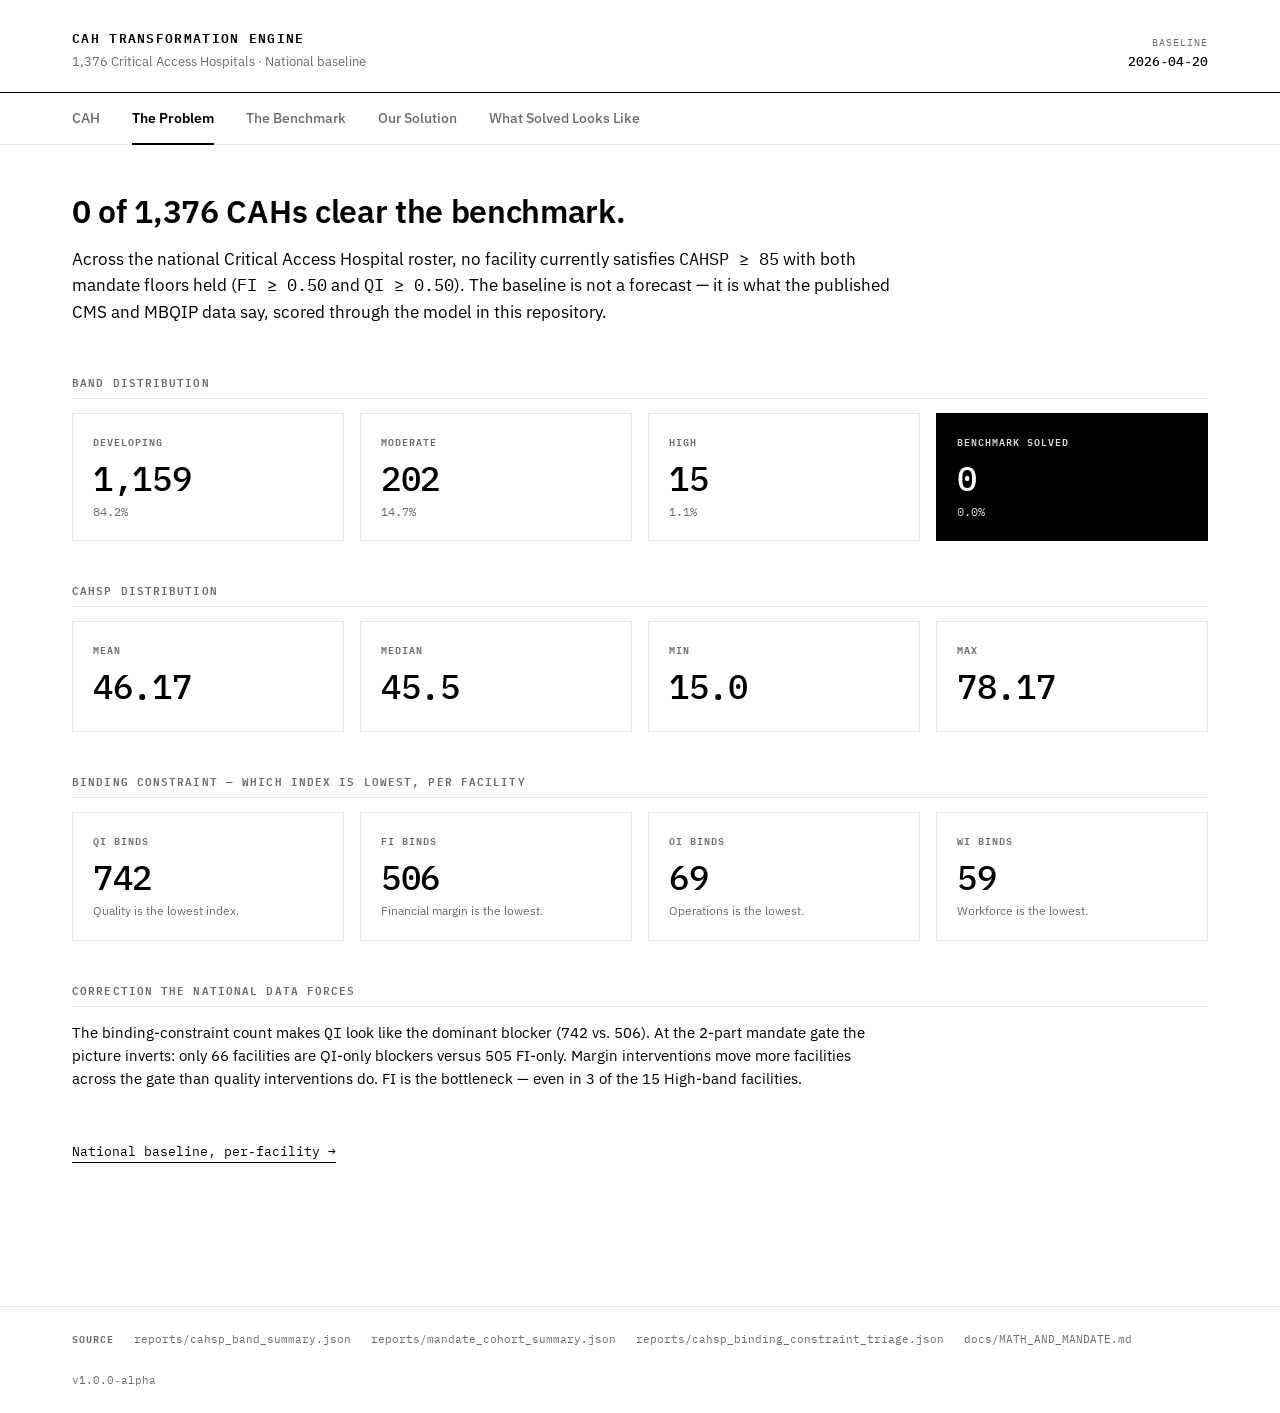
==== dashboard/index.html @ 524e653a "Add CAH primer tab as first tab on the dashboard Investors, policy makers, and CAH/rural health admi" ====
<!DOCTYPE html>
<html lang="en">
<head>
<meta charset="UTF-8">
<meta name="viewport" content="width=device-width, initial-scale=1.0">
<title>CAH Transformation Engine — National Baseline</title>
<link rel="icon" href="/favicon.svg" type="image/svg+xml">
<link rel="icon" href="/favicon.ico" sizes="32x32">
<link rel="apple-touch-icon" href="/apple-touch-icon.png">
<link rel="manifest" href="/site.webmanifest">
<link rel="preconnect" href="https://fonts.googleapis.com">
<link rel="preconnect" href="https://fonts.gstatic.com" crossorigin>
<link href="https://fonts.googleapis.com/css2?family=IBM+Plex+Sans:wght@300;400;500;600;700&family=IBM+Plex+Mono:wght@400;500;600&display=swap" rel="stylesheet">
<link rel="stylesheet" href="styles.css?v=3">
</head>
<body>

<header class="site-header">
    <div class="container header-row">
        <div class="brand">
            <div class="brand-name">CAH TRANSFORMATION ENGINE</div>
            <div class="brand-sub">1,376 Critical Access Hospitals · National baseline</div>
        </div>
        <div class="brand-meta">
            <span class="meta-label">BASELINE</span>
            <span class="meta-value">2026&#8209;04&#8209;20</span>
        </div>
    </div>
</header>

<nav class="tabs-nav">
    <div class="container tabs-row">
        <button class="tab" data-tab="cah">CAH</button>
        <button class="tab active" data-tab="problem">The Problem</button>
        <button class="tab" data-tab="benchmark">The Benchmark</button>
        <button class="tab" data-tab="solution">Our Solution</button>
        <button class="tab" data-tab="solved">What Solved Looks Like</button>
    </div>
</nav>

<main class="container main">

<!-- ============================================================= -->
<!-- TAB 0: CAH — what Critical Access Hospitals are                -->
<!-- ============================================================= -->
<section id="tab-cah" class="tab-panel" hidden>

    <h1 class="panel-title">1,376 facilities. One regulatory envelope. One class.</h1>
    <p class="lede">
        Critical Access Hospitals are a federally&#8209;defined class created by
        &sect;&nbsp;4201 of the Balanced Budget Act of 1997
        (Pub.&nbsp;L.&nbsp;105&#8209;33) and certified under 42&nbsp;CFR Part&nbsp;485,
        Subpart&nbsp;F. Five binding constraints govern every CAH; every CAH is reimbursed
        on a cost basis under Medicare. Uniformity is not incidental &mdash; it is the
        defining feature of the class, and the precondition for a single architecture to
        transfer across the full market.
    </p>

    <h2 class="section-title">Origin &mdash; why the class exists</h2>
    <p class="prose">
        Between 1980 and 1997 more than 400 rural hospitals closed, driven by diseconomies
        of scale in low&#8209;density markets: the fixed costs of 24/7 emergency coverage
        cannot be amortized across thin patient volume. Congress responded with the
        Medicare Rural Hospital Flexibility (Flex) Program, authorized by &sect;&nbsp;4201
        of the Balanced Budget Act of 1997. The statute created a new certification
        &mdash; Critical Access Hospital &mdash; that trades a fixed regulatory envelope
        for cost&#8209;based Medicare reimbursement. The first CAHs were certified in
        1999; the roster has held between roughly 1,300 and 1,400 facilities since the
        mid&#8209;2000s.
    </p>

    <div class="grid-3">
        <div class="cell">
            <div class="cell-label">STATUTE</div>
            <div class="cell-value mono">&sect; 4201</div>
            <div class="cell-note">Balanced Budget Act of 1997, Pub.&nbsp;L.&nbsp;105&#8209;33</div>
        </div>
        <div class="cell">
            <div class="cell-label">CERTIFICATION RULE</div>
            <div class="cell-value mono">42 CFR 485</div>
            <div class="cell-note">Subpart F &mdash; Conditions of Participation</div>
        </div>
        <div class="cell">
            <div class="cell-label">ADMINISTRATOR</div>
            <div class="cell-value mono">CMS / HRSA</div>
            <div class="cell-note">Certification (CMS); Flex Program (HRSA FORHP)</div>
        </div>
    </div>

    <h2 class="section-title">The federal class definition</h2>
    <p class="prose">
        Every CAH operates inside the same five&#8209;part envelope. These are not
        aspirational &mdash; they are conditions of participation. A facility that falls
        out of any constraint loses CAH status and reverts to IPPS/OPPS prospective
        payment.
    </p>
    <pre class="code-block mono">rural_location           AND
inpatient_beds &lt;= 25     AND
annual_avg_LOS &lt;= 96 hr  AND
distance_to_hospital &gt;= 35 mi   (15 mi, mountainous / secondary roads)
emergency_services_24_7  = true
reimbursement            = cost_based (not IPPS/OPPS)</pre>
    <p class="prose-note mono">Source: 42 CFR &sect;&sect; 485.610&ndash;485.647; CMS MLN006400</p>

    <table class="kv-table wide">
        <thead>
            <tr><th>CONSTRAINT</th><th>REQUIREMENT</th><th>AUTHORITY</th></tr>
        </thead>
        <tbody>
            <tr>
                <td class="mono">LOCATION</td>
                <td>Located in a rural area (outside an MSA) or treated as rural by CMS</td>
                <td class="mono">42 CFR &sect; 485.610(b)</td>
            </tr>
            <tr>
                <td class="mono">BED COUNT</td>
                <td>Maximum 25 inpatient beds for acute care; swing&#8209;bed use permitted; optional 10&#8209;bed psych / rehab DPUs do not count toward the cap</td>
                <td class="mono">42 CFR &sect; 485.620(a)</td>
            </tr>
            <tr>
                <td class="mono">LENGTH OF STAY</td>
                <td>Annual average acute inpatient LOS &le; 96 hours (swing&#8209;bed census excluded)</td>
                <td class="mono">42 CFR &sect; 485.620(b)</td>
            </tr>
            <tr>
                <td class="mono">DISTANCE</td>
                <td>&gt; 35&#8209;mile drive from the nearest hospital on primary roads, or &gt; 15 miles in mountainous terrain or on secondary roads</td>
                <td class="mono">42 CFR &sect; 485.610(c)</td>
            </tr>
            <tr>
                <td class="mono">EMERGENCY CARE</td>
                <td>24/7 emergency services with a practitioner on&#8209;site or on&#8209;call within 30 min (60 min in frontier areas)</td>
                <td class="mono">42 CFR &sect; 485.618</td>
            </tr>
            <tr>
                <td class="mono">REIMBURSEMENT</td>
                <td>Cost&#8209;based Medicare payment (approx. 101% of reasonable costs) in place of IPPS/OPPS prospective payment</td>
                <td class="mono">42 CFR &sect; 413.70</td>
            </tr>
        </tbody>
    </table>

    <h2 class="section-title">Size &amp; footprint</h2>
    <div class="grid-4">
        <div class="cell">
            <div class="cell-label">FACILITIES</div>
            <div class="cell-value mono">1,376</div>
            <div class="cell-note">National CAH roster, 2026 baseline</div>
        </div>
        <div class="cell">
            <div class="cell-label">STATES WITH CAHS</div>
            <div class="cell-value mono">45</div>
            <div class="cell-note">Absent: CT, DE, MD, NJ, RI</div>
        </div>
        <div class="cell">
            <div class="cell-label">TYPICAL BED SIZE</div>
            <div class="cell-value mono">25</div>
            <div class="cell-note">Federal ceiling; most CAHs at or near cap</div>
        </div>
        <div class="cell">
            <div class="cell-label">TYPICAL FTE</div>
            <div class="cell-value mono">80&ndash;120</div>
            <div class="cell-note">MV&#8209;CAHI workforce envelope</div>
        </div>
        <div class="cell">
            <div class="cell-label">MEDIAN REVENUE</div>
            <div class="cell-value mono">$15&ndash;25M</div>
            <div class="cell-note">Annual; MV&#8209;CAHI reference range</div>
        </div>
        <div class="cell">
            <div class="cell-label">MEDICARE / MEDICAID SHARE</div>
            <div class="cell-value mono">63&ndash;70%</div>
            <div class="cell-note">Payer mix, rural hospitals</div>
        </div>
        <div class="cell">
            <div class="cell-label">IT FTE</div>
            <div class="cell-value mono">1&ndash;2</div>
            <div class="cell-note">Typical CAH IT headcount</div>
        </div>
        <div class="cell">
            <div class="cell-label">POPULATION SERVED</div>
            <div class="cell-value mono">~60M</div>
            <div class="cell-note">~20% of U.S. relies on rural providers</div>
        </div>
    </div>

    <h2 class="section-title">The shared pain &mdash; what every CAH lives inside</h2>
    <p class="prose">
        The regulatory envelope determines the operational envelope. Every CAH inherits
        the same constraint stack; each constraint maps to a measurable performance
        pressure that shows up identically across the roster.
    </p>
    <table class="kv-table wide">
        <thead>
            <tr><th>DIMENSION</th><th>CONSTRAINT</th><th>CONSEQUENCE</th></tr>
        </thead>
        <tbody>
            <tr>
                <td class="mono">VOLUME</td>
                <td>25&#8209;bed cap; 96&#8209;hr LOS</td>
                <td>Diseconomies of scale; fixed overhead spread thin</td>
            </tr>
            <tr>
                <td class="mono">MARGIN</td>
                <td>Cost&#8209;based reimbursement; Medicare/Medicaid 63&ndash;70% of revenue</td>
                <td>44% of rural hospitals in negative operating margin (KFF 2023)</td>
            </tr>
            <tr>
                <td class="mono">WORKFORCE</td>
                <td>Geographic isolation; 1&ndash;2 IT FTE; projected rural physician decline</td>
                <td>Travel&#8209;nurse dependency; recurring locum&#8209;tenens cost</td>
            </tr>
            <tr>
                <td class="mono">CONNECTIVITY</td>
                <td>Rural broadband; ~22% of rural below 25/3 Mbps</td>
                <td>~15&ndash;18% of CAHs achieve full interoperability (vs. ~34% urban)</td>
            </tr>
            <tr>
                <td class="mono">CLINICAL</td>
                <td>Limited specialist coverage; high transfer dependency</td>
                <td>Outcome gaps for complex conditions; obstetric desert expansion</td>
            </tr>
            <tr>
                <td class="mono">DATA</td>
                <td>Federal data (CMS HCRIS) exists; facility&#8209;level translation does not</td>
                <td>Decisions made on aggregate averages, not facility&#8209;specific ground truth</td>
            </tr>
        </tbody>
    </table>

    <h2 class="section-title">Closure history, 2005&ndash;2025</h2>
    <div class="grid-4">
        <div class="cell">
            <div class="cell-label">RURAL CLOSURES 2005&ndash;2025</div>
            <div class="cell-value mono">196</div>
            <div class="cell-note">Total rural hospital closures (Cecil G. Sheps Center)</div>
        </div>
        <div class="cell">
            <div class="cell-label">RURAL CLOSURES 2010&ndash;2025</div>
            <div class="cell-value mono">152</div>
            <div class="cell-note">Of which 52 were CAHs (HRSA)</div>
        </div>
        <div class="cell">
            <div class="cell-label">NEGATIVE MARGIN</div>
            <div class="cell-value mono">44%</div>
            <div class="cell-note">Rural hospitals operating at a loss (KFF)</div>
        </div>
        <div class="cell">
            <div class="cell-label">HIGH&#8209;MEDICAID NEG.</div>
            <div class="cell-value mono">48%</div>
            <div class="cell-note">Rural hospitals, high&#8209;Medicaid + negative margin</div>
        </div>
    </div>
    <p class="prose">
        Closures outpace openings. The Sheps Center tracks 196 rural hospital closures
        between 2005 and 2025, and HRSA reports that 52 of the 152 rural closures between
        2010 and 2025 were CAHs. Each closure erodes the local economy by millions in
        annual activity and widens care deserts &mdash; obstetric service lines have
        contracted particularly sharply, with roughly half of rural counties now lacking
        labor and delivery.
    </p>

    <h2 class="section-title">The current inflection &mdash; OBBBA (July 2025)</h2>
    <p class="prose">
        The One Big Beautiful Bill Act (Pub.&nbsp;L.&nbsp;119&#8209;21), signed
        2025&#8209;07&#8209;04, restructures the federal payer floor on which the CAH
        class depends. The CBO estimates ~$1.02 trillion in Medicaid cuts over the next
        decade. The Cecil G. Sheps Center at UNC Chapel Hill identifies more than 300
        rural hospitals at immediate risk of closure, conversion, or service reduction
        under the bill. A $50 billion Rural Health Transformation Fund was added to
        partially offset the cuts; independent analyses put the offset at roughly 37% of
        projected rural losses.
    </p>
    <div class="grid-4">
        <div class="cell">
            <div class="cell-label">MEDICAID CUTS (CBO)</div>
            <div class="cell-value mono">~$1.02T</div>
            <div class="cell-note">10&#8209;year federal reduction</div>
        </div>
        <div class="cell">
            <div class="cell-label">HOSPITAL&#8209;DIRECTED CUTS</div>
            <div class="cell-value mono">~$665B</div>
            <div class="cell-note">Share attributable to hospital payments</div>
        </div>
        <div class="cell emphatic">
            <div class="cell-label">RURAL IMMEDIATE RISK</div>
            <div class="cell-value mono">300+</div>
            <div class="cell-note">Cecil G. Sheps Center, UNC Chapel Hill</div>
        </div>
        <div class="cell">
            <div class="cell-label">RHT OFFSET FUND</div>
            <div class="cell-value mono">$50B</div>
            <div class="cell-note">~37% of projected rural losses; deadline Dec&nbsp;31, 2025</div>
        </div>
    </div>

    <h2 class="section-title">Why uniformity is the investable feature</h2>
    <p class="prose">
        The usual read on CAHs is that the regulatory envelope is the problem &mdash; a
        hard ceiling that holds the sector below profitability. The read that matters for
        deployment is the opposite: the envelope is the asset. Every CAH operates under
        the same five constraints, the same reimbursement mechanic, the same data
        reporting obligations (HCRIS, MBQIP), and the same minimum viable infrastructure.
        A solution architected against the envelope transfers across all 1,376 facilities
        without re&#8209;engineering.
    </p>
    <p class="prose">
        This is why the CAH Transformation Engine treats the sector as a single&#8209;class
        problem rather than 1,376 custom engagements. The CAHSP benchmark &mdash;
        developed in this repository and specified at
        <span class="mono">visionblox.org/cahsp</span> &mdash; applies the same discipline
        that CASP brought to protein folding: one composite score, one mandate gate, one
        24&#8209;month validation window, scored against the public national roster.
        Proposed solutions are comparable on the same ground truth, so capital can be
        priced against the same gate.
    </p>

    <h2 class="section-title">Sources</h2>
    <ul class="bullet-list">
        <li><span class="mono">CMS</span> &mdash; 42 CFR Part 485, Subpart F &mdash; CAH Conditions of Participation</li>
        <li><span class="mono">CMS</span> &mdash; MLN006400 &mdash; Information for Critical Access Hospitals</li>
        <li><span class="mono">Pub. L. 105&#8209;33</span> &mdash; Balanced Budget Act of 1997, &sect;&nbsp;4201 (Medicare Rural Hospital Flexibility Program)</li>
        <li><span class="mono">RHIhub</span> &mdash; Critical Access Hospitals Overview</li>
        <li><span class="mono">Flex Monitoring Team</span> &mdash; CAH Locations List (facility roster, maintained quarterly)</li>
        <li><span class="mono">HRSA</span> &mdash; Rural Hospital Programs &mdash; 152 rural closures 2010&ndash;2025; 52 CAHs</li>
        <li><span class="mono">Sheps Center, UNC</span> &mdash; Rural Hospital Closures Tracker &mdash; 196 closures 2005&ndash;2025; 300+ at OBBBA immediate risk</li>
        <li><span class="mono">KFF</span> &mdash; OBBBA Implications for Hospitals (2025) &mdash; margin distribution data</li>
        <li><span class="mono">Pub. L. 119&#8209;21</span> &mdash; One Big Beautiful Bill Act, signed 2025&#8209;07&#8209;04; &sect;&nbsp;50B Rural Health Transformation Fund</li>
        <li><span class="mono">CBO</span> &mdash; OBBBA cost estimate; ~$1.02T Medicaid reduction 2026&ndash;2034</li>
        <li><span class="mono">Wooden 2025</span> &mdash; Reimagining Critical Access Hospitals (GRHD) &mdash; SSRN 5573278</li>
        <li><span class="mono">Wooden 2025</span> &mdash; Rural Infrastructure Modernization (ARIS&#8209;2025) &mdash; SSRN 5579071</li>
    </ul>

    <p class="link-row">
        <a class="deep-link" href="#problem">Continue to The Problem &#8594;</a>
    </p>

</section>

<!-- ============================================================= -->
<!-- TAB 1: THE PROBLEM                                             -->
<!-- ============================================================= -->
<section id="tab-problem" class="tab-panel">

    <h1 class="panel-title">0 of 1,376 CAHs clear the benchmark.</h1>
    <p class="lede">
        Across the national Critical Access Hospital roster, no facility currently
        satisfies <span class="mono">CAHSP &#8805; 85</span> with both mandate floors held
        (<span class="mono">FI &#8805; 0.50</span> and <span class="mono">QI &#8805; 0.50</span>).
        The baseline is not a forecast &mdash; it is what the published CMS and MBQIP data
        say, scored through the model in this repository.
    </p>

    <h2 class="section-title">Band distribution</h2>
    <div class="grid-4">
        <div class="cell">
            <div class="cell-label">DEVELOPING</div>
            <div class="cell-value mono">1,159</div>
            <div class="cell-note mono">84.2%</div>
        </div>
        <div class="cell">
            <div class="cell-label">MODERATE</div>
            <div class="cell-value mono">202</div>
            <div class="cell-note mono">14.7%</div>
        </div>
        <div class="cell">
            <div class="cell-label">HIGH</div>
            <div class="cell-value mono">15</div>
            <div class="cell-note mono">1.1%</div>
        </div>
        <div class="cell emphatic">
            <div class="cell-label">BENCHMARK SOLVED</div>
            <div class="cell-value mono">0</div>
            <div class="cell-note mono">0.0%</div>
        </div>
    </div>

    <h2 class="section-title">CAHSP distribution</h2>
    <div class="grid-4">
        <div class="cell">
            <div class="cell-label">MEAN</div>
            <div class="cell-value mono">46.17</div>
        </div>
        <div class="cell">
            <div class="cell-label">MEDIAN</div>
            <div class="cell-value mono">45.5</div>
        </div>
        <div class="cell">
            <div class="cell-label">MIN</div>
            <div class="cell-value mono">15.0</div>
        </div>
        <div class="cell">
            <div class="cell-label">MAX</div>
            <div class="cell-value mono">78.17</div>
        </div>
    </div>

    <h2 class="section-title">Binding constraint &mdash; which index is lowest, per facility</h2>
    <div class="grid-4">
        <div class="cell">
            <div class="cell-label">QI BINDS</div>
            <div class="cell-value mono">742</div>
            <div class="cell-note">Quality is the lowest index.</div>
        </div>
        <div class="cell">
            <div class="cell-label">FI BINDS</div>
            <div class="cell-value mono">506</div>
            <div class="cell-note">Financial margin is the lowest.</div>
        </div>
        <div class="cell">
            <div class="cell-label">OI BINDS</div>
            <div class="cell-value mono">69</div>
            <div class="cell-note">Operations is the lowest.</div>
        </div>
        <div class="cell">
            <div class="cell-label">WI BINDS</div>
            <div class="cell-value mono">59</div>
            <div class="cell-note">Workforce is the lowest.</div>
        </div>
    </div>

    <h2 class="section-title">Correction the national data forces</h2>
    <p class="prose">
        The binding&#8209;constraint count makes <span class="mono">QI</span> look like the dominant
        blocker (742 vs. 506). At the 2&#8209;part mandate gate the picture inverts:
        only 66 facilities are QI&#8209;only blockers versus 505 FI&#8209;only. Margin
        interventions move more facilities across the gate than quality interventions do.
        FI is the bottleneck &mdash; even in 3 of the 15 High&#8209;band facilities.
    </p>

    <p class="link-row">
        <a class="deep-link" href="national.html">National baseline, per&#8209;facility &#8594;</a>
    </p>

</section>

<!-- ============================================================= -->
<!-- TAB 2: THE BENCHMARK                                           -->
<!-- ============================================================= -->
<section id="tab-benchmark" class="tab-panel" hidden>

    <h1 class="panel-title">The benchmark a CAH solution has to clear.</h1>
    <p class="lede">
        CAHSP &mdash; <em>Critical Assessment of Hospital Sustainability &amp; Performance</em>
        &mdash; is a structured benchmark modeled on CASP/AlphaFold, applied to the 1,376
        CAH viability problem. A solution is <em>Solved</em> only when the composite clears
        <span class="mono">85</span>, both mandate floors hold, and the score holds for
        24 months against HCRIS&#8209;grounded validation.
    </p>

    <h2 class="section-title">Success threshold</h2>
    <pre class="code-block mono">CAHSP &gt;= 85  AND  FI &gt;= 0.50  AND  QI &gt;= 0.50
held for 24 months on HCRIS-grounded validation</pre>
    <p class="prose-note mono">Source: visionblox.org/cahsp</p>

    <h2 class="section-title">Composite score</h2>
    <table class="kv-table">
        <thead>
            <tr><th>INDEX</th><th>NAME</th><th class="num">WEIGHT</th><th>MEASURES</th></tr>
        </thead>
        <tbody>
            <tr><td class="mono">FI</td><td>Financial Index</td><td class="num mono">0.30</td><td>Op. margin &Delta;, denial rate, labor/revenue</td></tr>
            <tr><td class="mono">QI</td><td>Clinical Quality Index</td><td class="num mono">0.30</td><td>MBQIP %ile, readmits, HCAHPS</td></tr>
            <tr><td class="mono">OI</td><td>Operational Efficiency</td><td class="num mono">0.20</td><td>Occupancy, LOS, ED throughput</td></tr>
            <tr><td class="mono">WI</td><td>Workforce Index</td><td class="num mono">0.10</td><td>Travel&#8209;nurse dependency, tele&#8209;coverage, burnout</td></tr>
            <tr><td class="mono">CI</td><td>Confidence Index</td><td class="num mono">0.10</td><td>&plusmn;15% accuracy, transferability, failure modes</td></tr>
        </tbody>
    </table>

    <h2 class="section-title">Score bands</h2>
    <div class="grid-4">
        <div class="cell">
            <div class="cell-label">DEVELOPING</div>
            <div class="cell-value mono">&lt; 70</div>
        </div>
        <div class="cell">
            <div class="cell-label">MODERATE</div>
            <div class="cell-value mono">70&ndash;84</div>
        </div>
        <div class="cell">
            <div class="cell-label">HIGH</div>
            <div class="cell-value mono">85&ndash;89</div>
            <div class="cell-note">Solved threshold</div>
        </div>
        <div class="cell emphatic">
            <div class="cell-label">ELITE</div>
            <div class="cell-value mono">90&ndash;100</div>
        </div>
    </div>

    <h2 class="section-title">Five problem classes</h2>
    <table class="kv-table wide">
        <thead>
            <tr><th>CLASS</th><th>FOCUS</th><th>GROUND TRUTH</th></tr>
        </thead>
        <tbody>
            <tr>
                <td class="mono">CLASS 1</td>
                <td>Financial structure &mdash; margin, denials, labor ratio</td>
                <td class="mono">CMS HCRIS / MBQIP</td>
            </tr>
            <tr>
                <td class="mono">CLASS 2</td>
                <td>Clinical quality &mdash; readmits, transfers, HCAHPS</td>
                <td class="mono">MBQIP / Hospital Compare</td>
            </tr>
            <tr>
                <td class="mono">CLASS 3</td>
                <td>Operational architecture &mdash; AI&#8209;native triage, federated RCM, swing&#8209;bed</td>
                <td class="mono">Prospective pilot</td>
            </tr>
            <tr>
                <td class="mono">CLASS 4</td>
                <td>Workforce &mdash; travel&#8209;nurse cap (&le; 120 FTE), tele&#8209;coverage, burnout</td>
                <td class="mono">HRSA / Flex Monitoring</td>
            </tr>
            <tr>
                <td class="mono">CLASS 5</td>
                <td>Confidence estimation (CAHSP&#8209;C) &mdash; &plusmn;15%, transferability, failure modes</td>
                <td class="mono">Monte Carlo</td>
            </tr>
        </tbody>
    </table>

    <h2 class="section-title">Execution roadmap</h2>
    <ul class="bullet-list">
        <li><span class="mono">P0 (now)</span> &mdash; baseline scoring &amp; target classification</li>
        <li><span class="mono">P1 (Q3 2026)</span> &mdash; Type A cycle: template&#8209;based interventions</li>
        <li><span class="mono">P2 (Q1 2027)</span> &mdash; Type B cycle: novel architectures</li>
    </ul>

    <h2 class="section-title">Why a CASP&#8209;style gate</h2>
    <p class="prose">
        CASP gave protein folding one blind, independently&#8209;scored target that every
        algorithm had to clear. CAHSP applies the same discipline to CAH viability: one
        composite, one mandate gate, one validation window, run against the public
        national roster so every proposed solution is comparable on the same ground truth.
    </p>

    <p class="link-row">
        <a class="deep-link" href="https://visionblox.org/cahsp" target="_blank" rel="noopener">Full CAHSP specification &#8594;</a>
    </p>

</section>

<!-- ============================================================= -->
<!-- TAB 3: OUR SOLUTION                                            -->
<!-- ============================================================= -->
<section id="tab-solution" class="tab-panel" hidden>

    <h1 class="panel-title">The 2&#8209;part mandate and the math behind it.</h1>
    <p class="lede">
        A CAH solution is only <em>Solved</em> when the composite clears the benchmark
        and both mandate floors are held simultaneously. Financial without quality does
        not count; quality without financial does not count. The dual mandate is a gate,
        not a preference.
    </p>

    <h2 class="section-title">Mandate definition</h2>
    <pre class="code-block mono">CAHSP &gt;= 85  AND  FI &gt;= 0.50  AND  QI &gt;= 0.50</pre>
    <p class="prose-note mono">Source: cahsp_score.py:14, :51, :53&#8209;55</p>

    <h2 class="section-title">Composite index weights</h2>
    <table class="kv-table">
        <thead>
            <tr><th>INDEX</th><th>NAME</th><th class="num">WEIGHT</th><th>IN MANDATE GATE</th></tr>
        </thead>
        <tbody>
            <tr><td class="mono">FI</td><td>Financial Index</td><td class="num mono">0.30</td><td>Yes (floor 0.50)</td></tr>
            <tr><td class="mono">QI</td><td>Clinical Quality Index (MBQIP&#8209;weighted)</td><td class="num mono">0.30</td><td>Yes (floor 0.50)</td></tr>
            <tr><td class="mono">OI</td><td>Operations Index</td><td class="num mono">0.20</td><td>No</td></tr>
            <tr><td class="mono">WI</td><td>Workforce Index</td><td class="num mono">0.10</td><td>No</td></tr>
            <tr><td class="mono">CI</td><td>Confidence Index</td><td class="num mono">0.10</td><td>No</td></tr>
        </tbody>
    </table>

    <h2 class="section-title">Objective</h2>
    <pre class="code-block mono">R(x) = alpha_1 * CMI * (ADC * 365 / ALOS)
     + alpha_2 * ED_visits
     + alpha_3 * OP_visits
     + alpha_4 * swing_beds * swing_occupancy * 365
     + alpha_transfer * transfer_volume

C(x) = beta_1 * nursing_FTE + beta_2 * provider_FTE
     + beta_3 + beta_4 * ADC * 365
     + beta_transfer * transfer_volume

M(x) = (R(x) - C(x)) / R(x)                    # operating margin
Q(x) = sum_i w_i * normalize(measure_i(x))     # quality composite
J(x) = theta * Q(x) + (1 - theta) * M_hat(x)   # default theta = 0.6</pre>

    <h2 class="section-title">Constraints</h2>
    <ul class="bullet-list">
        <li><span class="mono">acute_beds + swing_beds &le; 25</span> &mdash; 42 CFR &sect; 485.620/645</li>
        <li><span class="mono">ADC &le; 0.85 * acute_beds</span></li>
        <li><span class="mono">nursing_FTE / ADC &ge; 0.5</span> &mdash; Aiken 2014</li>
        <li><span class="mono">provider_FTE &ge; 2.0</span>; <span class="mono">ED / provider &le; 5000</span></li>
        <li><span class="mono">transfer &le; 0.15 * ADC * 365</span> &mdash; MBQIP corridor</li>
        <li><span class="mono">nursing_FTE + provider_FTE &le; 120</span> &mdash; MV&#8209;CAHI workforce</li>
        <li><span class="mono">M(x) &ge; 0.05</span> &mdash; margin floor</li>
    </ul>

    <h2 class="section-title">Solver stack</h2>
    <table class="kv-table">
        <thead>
            <tr><th>COMPONENT</th><th>MODULE</th><th>METHOD</th></tr>
        </thead>
        <tbody>
            <tr>
                <td>Deterministic optimum</td>
                <td class="mono">solver.py</td>
                <td>Multi&#8209;start SLSQP with Charnes&#8209;Cooper reformulation of the margin ratio</td>
            </tr>
            <tr>
                <td>Quality&#8209;margin frontier</td>
                <td class="mono">pareto.py</td>
                <td>Augmented &epsilon;&#8209;constraint (Mavrotas 2009)</td>
            </tr>
            <tr>
                <td>Uncertainty &amp; CIs</td>
                <td class="mono">robust.py</td>
                <td>Bertsimas&#8209;Sim budget of uncertainty + Monte Carlo</td>
            </tr>
        </tbody>
    </table>

    <p class="prose-note mono">Source: docs/MATH_AND_MANDATE.md &sect;1&#8209;&sect;4</p>

</section>

<!-- ============================================================= -->
<!-- TAB 4: WHAT SOLVED LOOKS LIKE                                  -->
<!-- ============================================================= -->
<section id="tab-solved" class="tab-panel" hidden>

    <h1 class="panel-title">1,376 facilities, four cohorts, one gate.</h1>
    <p class="lede">
        Partitioning the national roster against the dual mandate &mdash;
        <span class="mono">FI &#8805; 0.50</span> and <span class="mono">QI &#8805; 0.50</span> &mdash;
        produces four cohorts. Clearing the gate is the entry criterion; climbing to
        <span class="mono">CAHSP &#8805; 85</span> requires OI, WI, and CI progress on top.
    </p>

    <h2 class="section-title">Cohorts</h2>
    <div class="grid-4">
        <div class="cell">
            <div class="cell-label">DUAL_SOLVED</div>
            <div class="cell-value mono">762</div>
            <div class="cell-note mono">55.4%</div>
            <p class="cell-desc">Mandate cleared. Defend the floor.</p>
        </div>
        <div class="cell">
            <div class="cell-label">FI_ONLY_BLOCKER</div>
            <div class="cell-value mono">505</div>
            <div class="cell-note mono">36.7%</div>
            <p class="cell-desc">Margin push required to unlock mandate.</p>
        </div>
        <div class="cell">
            <div class="cell-label">QI_ONLY_BLOCKER</div>
            <div class="cell-value mono">66</div>
            <div class="cell-note mono">4.8%</div>
            <p class="cell-desc">Quality push required to unlock mandate.</p>
        </div>
        <div class="cell">
            <div class="cell-label">BOTH_BLOCKERS</div>
            <div class="cell-value mono">43</div>
            <div class="cell-note mono">3.1%</div>
            <p class="cell-desc">Dual push required.</p>
        </div>
    </div>

    <h2 class="section-title">Quick wins</h2>
    <div class="quickwins-block">
        <div class="qw-count mono">11</div>
        <div class="qw-body">
            <p>
                facilities within 0.05 of both floors. All eleven sit at
                <span class="mono">FI = 0.4833</span> and <span class="mono">QI = 0.50</span>
                exactly, concentrated in Alaska and Arizona IHS/tribal facilities.
            </p>
            <p class="prose-note">
                <em>Audit&#8209;then&#8209;act.</em> The narrow numerical stripe likely reflects an
                ownership&#8209;bias default and a QI pinned at the neutral 0.50, not eleven
                independent measurements. Reconcile scoring before any field push.
            </p>
        </div>
    </div>

    <h2 class="section-title">Cohort&#8209;specific action program</h2>
    <table class="kv-table wide">
        <thead>
            <tr>
                <th>COHORT</th>
                <th>PRIMARY TOOL</th>
                <th>FIELD ACTIONS</th>
                <th>SUCCESS METRIC</th>
            </tr>
        </thead>
        <tbody>
            <tr>
                <td class="mono">fi_only_blocker (505)</td>
                <td class="mono">CAHOptimizer.optimize() &middot; Charnes&#8209;Cooper</td>
                <td>Revenue&#8209;cycle diagnostic, swing&#8209;bed expansion, payer&#8209;mix renegotiation, cost&#8209;based reimbursement audit</td>
                <td>FI crosses 0.50 without QI slipping below 0.50</td>
            </tr>
            <tr>
                <td class="mono">qi_only_blocker (66)</td>
                <td class="mono">Solver with &theta; shifted toward quality</td>
                <td>HCAHPS rounding, 30&#8209;day readmission bundle, ED&#8209;2b throughput, opioid stewardship</td>
                <td>QI crosses 0.50 without FI slipping below 0.50</td>
            </tr>
            <tr>
                <td class="mono">both_blockers (43)</td>
                <td class="mono">pareto.py + robust.py</td>
                <td>If front never crosses (0.50, 0.50), escalate to Flex Program, state rural grant, or affiliation</td>
                <td>Feasible point above both floors exists</td>
            </tr>
            <tr>
                <td class="mono">dual_solved (762)</td>
                <td class="mono">robust.py under uncertainty</td>
                <td>Defend the floor, then attack OI and WI to climb toward CAHSP &ge; 85</td>
                <td>Band moves Developing &rarr; Moderate &rarr; High</td>
            </tr>
            <tr>
                <td class="mono">quick_wins (11 AK/AZ)</td>
                <td class="mono">Data audit</td>
                <td>Reconcile IHS/tribal FI scoring and QI default before any field action</td>
                <td>Scoring confirmed or corrected</td>
            </tr>
        </tbody>
    </table>

    <h2 class="section-title">Dual mandate met &#8800; Solved</h2>
    <p class="prose">
        762 facilities (55.4%) clear both floors. Zero clear the full benchmark gate. The
        2&#8209;part mandate is the entry criterion; the path from mandate&#8209;met to
        <span class="mono">CAHSP &#8805; 85</span> requires progress on OI, WI, and CI on top
        of the held floor.
    </p>

    <p class="link-row">
        <a class="deep-link" href="mandate.html">Mandate triage, per&#8209;facility &#8594;</a>
    </p>

</section>

</main>

<footer class="site-footer">
    <div class="container footer-row">
        <div class="footer-block">
            <span class="footer-label">SOURCE</span>
            <span class="mono">reports/cahsp_band_summary.json</span>
            <span class="mono">reports/mandate_cohort_summary.json</span>
            <span class="mono">reports/cahsp_binding_constraint_triage.json</span>
            <span class="mono">docs/MATH_AND_MANDATE.md</span>
        </div>
        <div class="footer-block right">
            <span class="mono">v1.0.0&#8209;alpha</span>
        </div>
    </div>
</footer>

<script src="dashboard.js?v=3"></script>
</body>
</html>
---- dashboard/styles.css ----
/* =============================================================
   CAH Transformation Engine — minimalist stylesheet
   White background, black IBM Plex type.
   No color accents. Emphasis via weight, spacing, and rules.
   ============================================================= */

:root {
    --bg: #ffffff;
    --fg: #000000;
    --muted: #6b6b6b;
    --border: #e5e5e5;
    --rule: #000000;
    --hover: #f5f5f5;
}

* { margin: 0; padding: 0; box-sizing: border-box; }

html { -webkit-text-size-adjust: 100%; }

body {
    font-family: 'IBM Plex Sans', -apple-system, BlinkMacSystemFont, 'Segoe UI', sans-serif;
    background: var(--bg);
    color: var(--fg);
    font-size: 15px;
    line-height: 1.55;
    font-weight: 400;
    -webkit-font-smoothing: antialiased;
    text-rendering: optimizeLegibility;
}

.mono {
    font-family: 'IBM Plex Mono', ui-monospace, Menlo, Consolas, monospace;
    font-variant-numeric: tabular-nums;
}

a { color: var(--fg); text-decoration: underline; text-underline-offset: 2px; }
a:hover { text-decoration-thickness: 2px; }

/* ---------- Layout primitives ---------- */

.container {
    max-width: 1200px;
    margin: 0 auto;
    padding: 0 32px;
}

/* ---------- Header ---------- */

.site-header {
    border-bottom: 1px solid var(--rule);
    padding: 28px 0 20px;
}

.header-row {
    display: flex;
    align-items: flex-end;
    justify-content: space-between;
    gap: 24px;
}

.brand-name {
    font-family: 'IBM Plex Mono', monospace;
    font-size: 13px;
    font-weight: 600;
    letter-spacing: 0.1em;
    text-transform: uppercase;
}

.brand-sub {
    font-size: 13px;
    color: var(--muted);
    margin-top: 4px;
}

.brand-meta {
    display: flex;
    flex-direction: column;
    align-items: flex-end;
    gap: 2px;
}

.meta-label {
    font-family: 'IBM Plex Mono', monospace;
    font-size: 10px;
    letter-spacing: 0.1em;
    color: var(--muted);
}

.meta-value {
    font-family: 'IBM Plex Mono', monospace;
    font-size: 13px;
    font-weight: 500;
}

/* ---------- Tabs ---------- */

.tabs-nav {
    border-bottom: 1px solid var(--border);
    background: var(--bg);
    position: sticky;
    top: 0;
    z-index: 10;
}

.tabs-row {
    display: flex;
    gap: 32px;
}

.tab {
    appearance: none;
    background: transparent;
    border: none;
    border-bottom: 2px solid transparent;
    color: var(--muted);
    padding: 16px 0;
    margin-bottom: -1px;
    font-family: inherit;
    font-size: 14px;
    font-weight: 500;
    letter-spacing: 0;
    cursor: pointer;
    transition: color 120ms ease;
}

.tab:hover { color: var(--fg); }

.tab.active {
    color: var(--fg);
    border-bottom-color: var(--fg);
    font-weight: 600;
}

/* ---------- Main / panels ---------- */

.main {
    padding: 48px 32px 80px;
}

.tab-panel[hidden] { display: none; }

.panel-title {
    font-size: 32px;
    font-weight: 600;
    letter-spacing: -0.01em;
    line-height: 1.15;
    margin-bottom: 16px;
}

.lede {
    font-size: 17px;
    line-height: 1.55;
    max-width: 820px;
    color: var(--fg);
    margin-bottom: 48px;
}

.section-title {
    font-family: 'IBM Plex Mono', monospace;
    font-size: 11px;
    font-weight: 600;
    letter-spacing: 0.1em;
    text-transform: uppercase;
    color: var(--muted);
    margin: 40px 0 14px;
    padding-bottom: 8px;
    border-bottom: 1px solid var(--border);
}

.section-title:first-of-type { margin-top: 0; }

.prose {
    max-width: 820px;
    margin-bottom: 16px;
}

.prose-note {
    font-size: 12px;
    color: var(--muted);
    margin-top: 8px;
}

.link-row { margin-top: 48px; }

.deep-link {
    font-family: 'IBM Plex Mono', monospace;
    font-size: 13px;
    text-decoration: none;
    border-bottom: 1px solid var(--fg);
    padding-bottom: 2px;
}

.deep-link:hover { border-bottom-width: 2px; }

/* ---------- Grid cells ---------- */

.grid-4 {
    display: grid;
    grid-template-columns: repeat(4, 1fr);
    gap: 16px;
    margin-bottom: 8px;
}

.grid-3 {
    display: grid;
    grid-template-columns: repeat(3, 1fr);
    gap: 16px;
}

.cell {
    border: 1px solid var(--border);
    padding: 20px;
    background: var(--bg);
}

.cell.emphatic {
    border-color: var(--fg);
    background: var(--fg);
    color: var(--bg);
}

.cell.emphatic .cell-label,
.cell.emphatic .cell-note { color: var(--bg); opacity: 0.85; }

.cell-label {
    font-family: 'IBM Plex Mono', monospace;
    font-size: 10px;
    font-weight: 600;
    letter-spacing: 0.1em;
    text-transform: uppercase;
    color: var(--muted);
}

.cell-value {
    font-size: 34px;
    font-weight: 500;
    line-height: 1.1;
    margin: 10px 0 6px;
    letter-spacing: -0.01em;
}

.cell-note {
    font-size: 12px;
    color: var(--muted);
    line-height: 1.45;
}

.cell-desc {
    font-size: 13px;
    color: var(--fg);
    margin-top: 10px;
    line-height: 1.45;
}

/* ---------- Code blocks ---------- */

.code-block {
    border: 1px solid var(--border);
    background: var(--bg);
    padding: 18px 20px;
    font-size: 13px;
    line-height: 1.7;
    white-space: pre;
    overflow-x: auto;
    margin-bottom: 8px;
}

/* ---------- Tables ---------- */

.kv-table {
    width: 100%;
    border-collapse: collapse;
    font-size: 14px;
    border-top: 1px solid var(--fg);
    border-bottom: 1px solid var(--fg);
}

.kv-table th {
    font-family: 'IBM Plex Mono', monospace;
    font-size: 10px;
    font-weight: 600;
    letter-spacing: 0.1em;
    text-transform: uppercase;
    color: var(--muted);
    text-align: left;
    padding: 10px 12px;
    border-bottom: 1px solid var(--border);
    background: var(--bg);
}

.kv-table th.num { text-align: right; }

.kv-table td {
    padding: 12px;
    border-bottom: 1px solid var(--border);
    vertical-align: top;
    color: var(--fg);
}

.kv-table tbody tr:last-child td { border-bottom: none; }
.kv-table tbody tr:hover { background: var(--hover); }

.kv-table td.num { text-align: right; }
.kv-table.wide td { font-size: 13px; line-height: 1.5; }

/* ---------- Bullet list ---------- */

.bullet-list {
    list-style: none;
    padding: 0;
    border-top: 1px solid var(--border);
}

.bullet-list li {
    padding: 10px 0;
    border-bottom: 1px solid var(--border);
    font-size: 14px;
    line-height: 1.55;
}

/* ---------- Quick wins block ---------- */

.quickwins-block {
    display: grid;
    grid-template-columns: 120px 1fr;
    gap: 24px;
    border: 1px solid var(--border);
    padding: 20px;
    align-items: flex-start;
}

.qw-count {
    font-size: 56px;
    font-weight: 500;
    line-height: 1;
    letter-spacing: -0.02em;
}

.qw-body p { margin-bottom: 8px; }
.qw-body p:last-child { margin-bottom: 0; }

/* ---------- Footer ---------- */

.site-footer {
    border-top: 1px solid var(--border);
    padding: 24px 0;
    margin-top: 64px;
    background: var(--bg);
}

.footer-row {
    display: flex;
    justify-content: space-between;
    align-items: flex-start;
    gap: 24px;
    flex-wrap: wrap;
}

.footer-block {
    display: flex;
    flex-wrap: wrap;
    gap: 4px 20px;
    font-size: 11px;
    color: var(--muted);
}

.footer-block .mono { font-size: 11px; }
.footer-block.right { justify-content: flex-end; }

.footer-label {
    font-family: 'IBM Plex Mono', monospace;
    font-size: 10px;
    font-weight: 600;
    letter-spacing: 0.1em;
    text-transform: uppercase;
    color: var(--muted);
}

/* ---------- Responsive ---------- */

@media (max-width: 900px) {
    .container { padding: 0 20px; }
    .header-row { flex-direction: column; align-items: flex-start; }
    .tabs-row { gap: 20px; overflow-x: auto; -webkit-overflow-scrolling: touch; }
    .grid-4, .grid-3 { grid-template-columns: 1fr 1fr; }
    .panel-title { font-size: 26px; }
    .lede { font-size: 15px; margin-bottom: 32px; }
    .cell-value { font-size: 28px; }
    .quickwins-block { grid-template-columns: 1fr; gap: 12px; }
    .qw-count { font-size: 42px; }
    .kv-table { font-size: 13px; }
    .kv-table th, .kv-table td { padding: 8px 10px; }
}

@media (max-width: 560px) {
    .grid-4, .grid-3 { grid-template-columns: 1fr; }
}
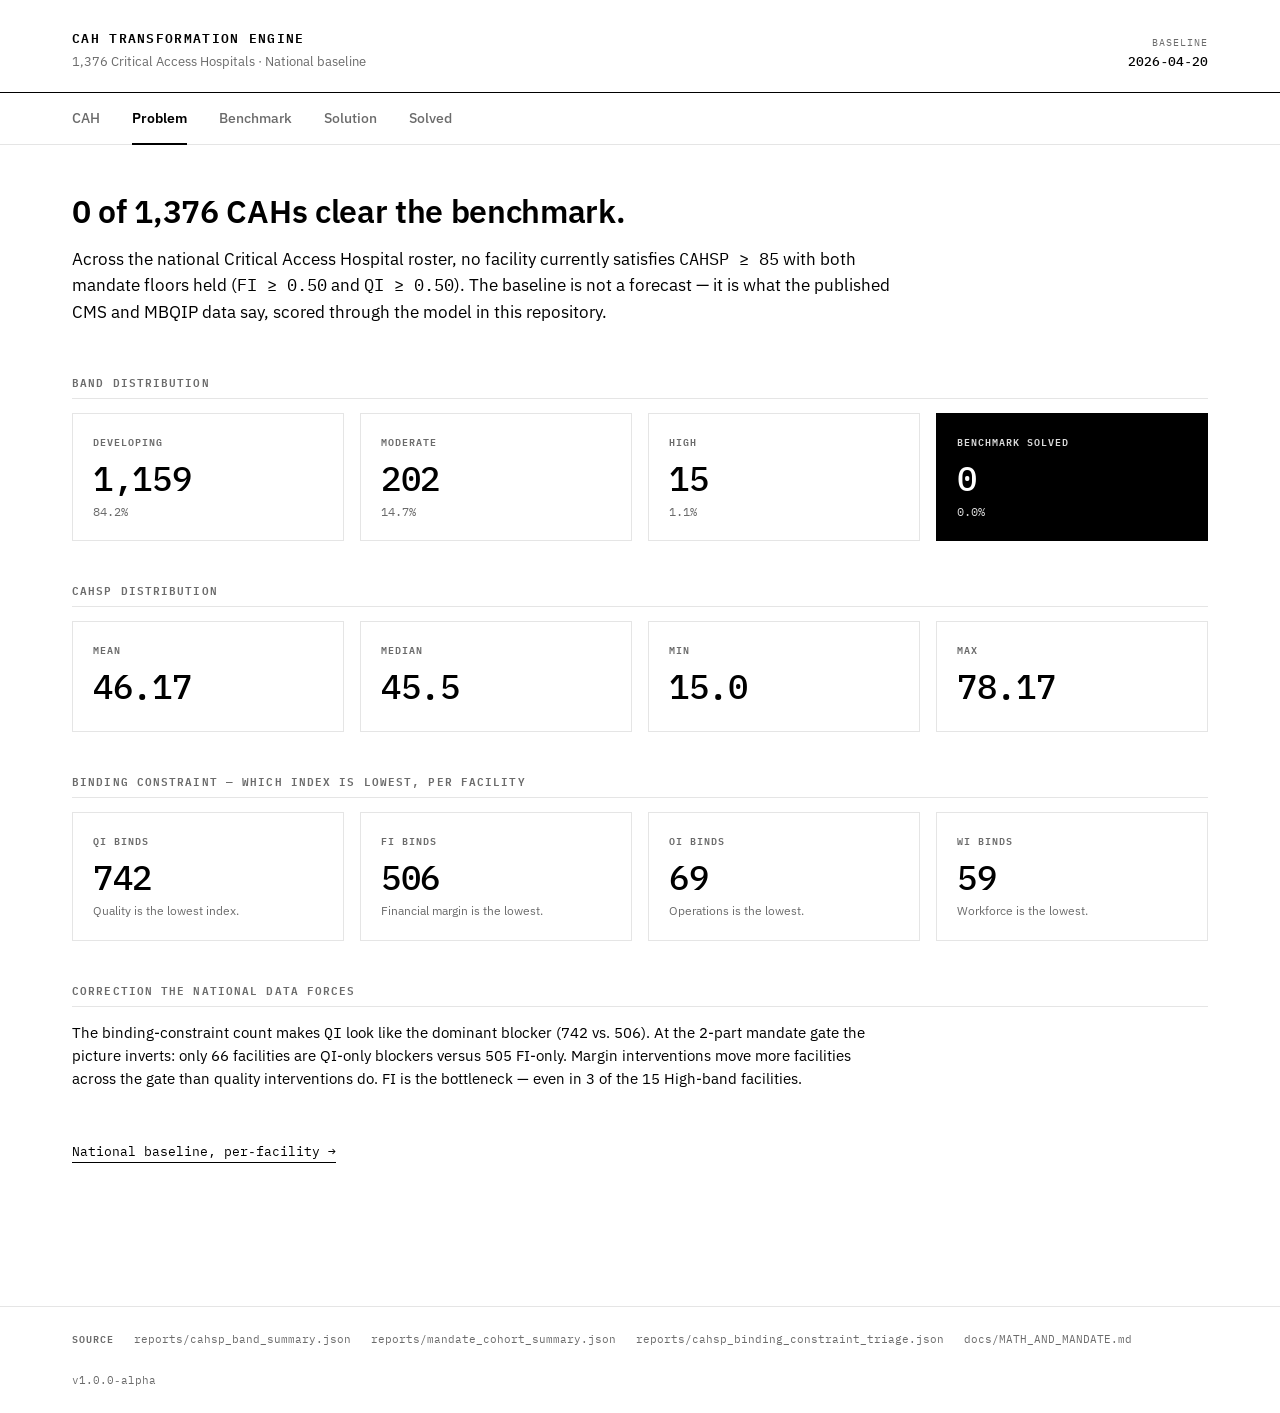
==== commit 634b539a: "Merge remote-tracking branch 'origin/main' into claude/add-cah-info-tab-rCWth # Conflicts: #	dashboa" ====
--- a/dashboard/index.html
+++ b/dashboard/index.html
@@ -31,10 +31,10 @@
 <nav class="tabs-nav">
     <div class="container tabs-row">
         <button class="tab" data-tab="cah">CAH</button>
-        <button class="tab active" data-tab="problem">The Problem</button>
-        <button class="tab" data-tab="benchmark">The Benchmark</button>
-        <button class="tab" data-tab="solution">Our Solution</button>
-        <button class="tab" data-tab="solved">What Solved Looks Like</button>
+        <button class="tab active" data-tab="problem">Problem</button>
+        <button class="tab" data-tab="benchmark">Benchmark</button>
+        <button class="tab" data-tab="solution">Solution</button>
+        <button class="tab" data-tab="solved">Solved</button>
     </div>
 </nav>
 
@@ -332,7 +332,7 @@
     </ul>
 
     <p class="link-row">
-        <a class="deep-link" href="#problem">Continue to The Problem &#8594;</a>
+        <a class="deep-link" href="#problem">Continue to Problem &#8594;</a>
     </p>
 
 </section>
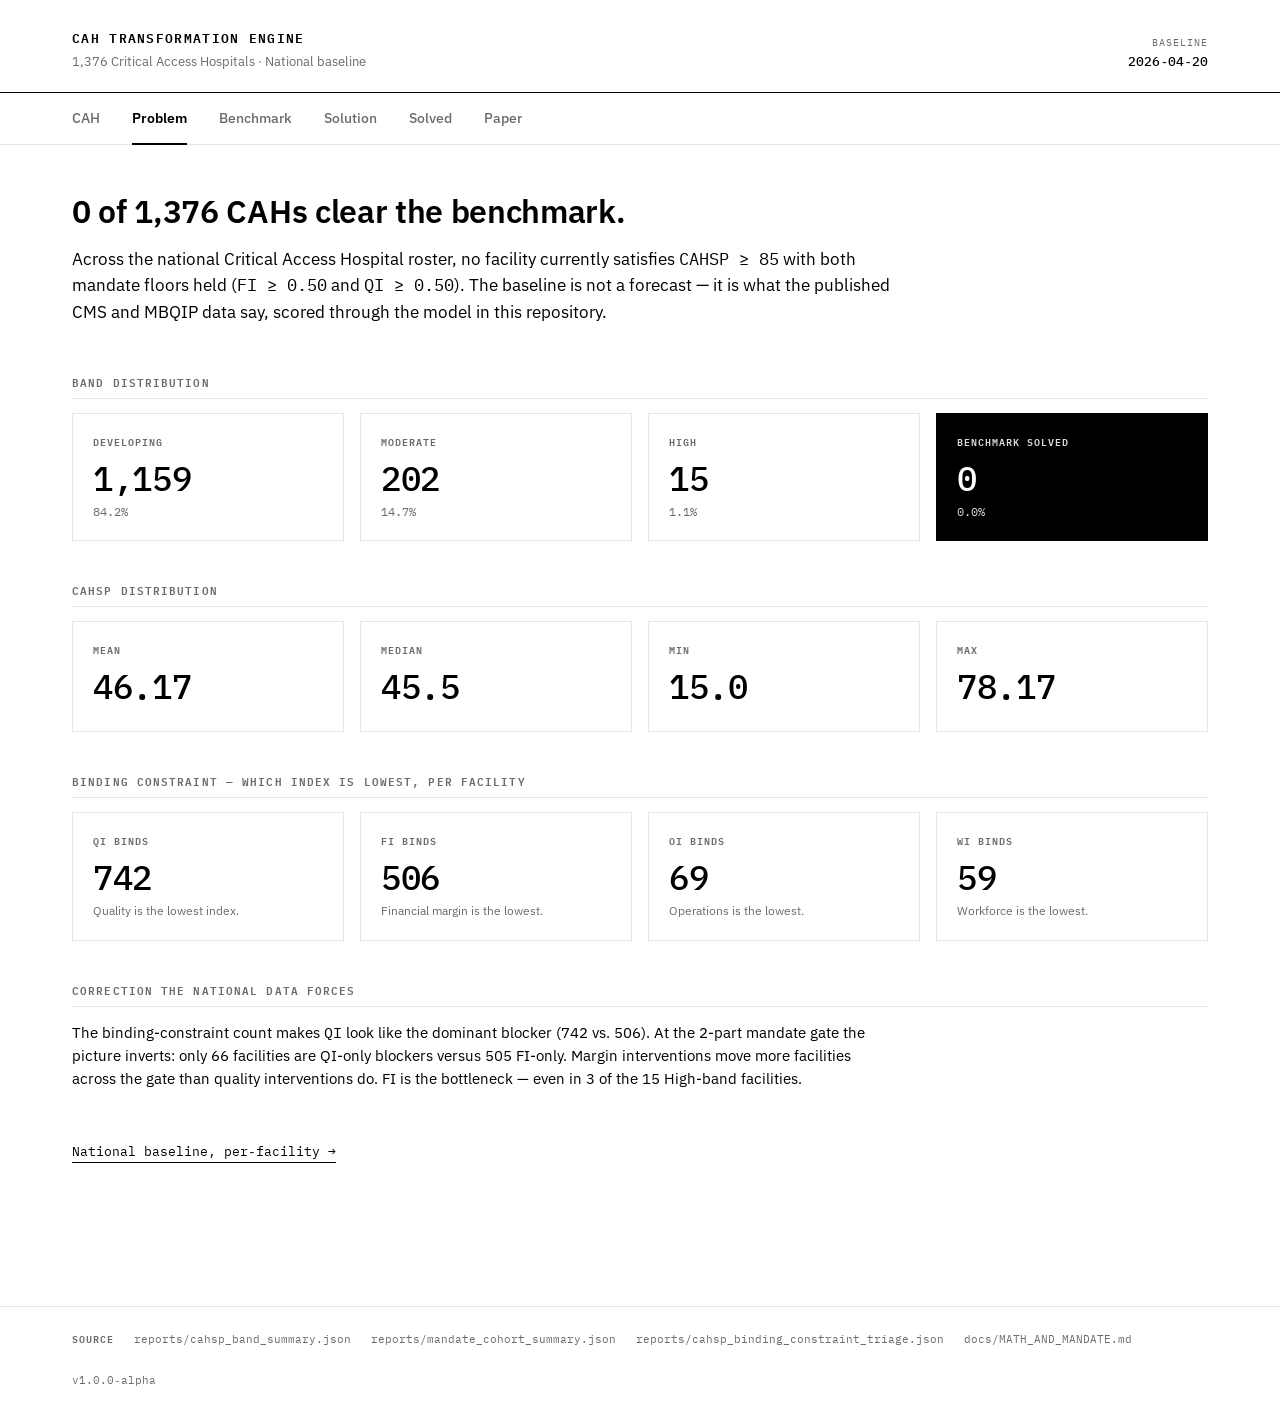
==== commit 98546d8e: "Add Paper tab with embedded GRHD whitepaper" ====
--- a/dashboard/index.html
+++ b/dashboard/index.html
@@ -11,7 +11,7 @@
 <link rel="preconnect" href="https://fonts.googleapis.com">
 <link rel="preconnect" href="https://fonts.gstatic.com" crossorigin>
 <link href="https://fonts.googleapis.com/css2?family=IBM+Plex+Sans:wght@300;400;500;600;700&family=IBM+Plex+Mono:wght@400;500;600&display=swap" rel="stylesheet">
-<link rel="stylesheet" href="styles.css?v=3">
+<link rel="stylesheet" href="styles.css?v=4">
 </head>
 <body>
 
@@ -35,6 +35,7 @@
         <button class="tab" data-tab="benchmark">Benchmark</button>
         <button class="tab" data-tab="solution">Solution</button>
         <button class="tab" data-tab="solved">Solved</button>
+        <button class="tab" data-tab="paper">Paper</button>
     </div>
 </nav>
 
@@ -744,6 +745,34 @@
 
 </section>
 
+<!-- ============================================================= -->
+<!-- TAB 5: WHITEPAPER                                              -->
+<!-- ============================================================= -->
+<section id="tab-paper" class="tab-panel" hidden>
+
+    <h1 class="panel-title">Reimagining Critical Access Hospitals (GRHD).</h1>
+    <p class="lede">
+        The whitepaper underlying the CAH Transformation Engine &mdash; the General Rural
+        Health Doctrine (GRHD), the CAHSP benchmark, and the 2&#8209;part mandate that the
+        national baseline is scored against.
+    </p>
+
+    <p class="link-row">
+        <a class="deep-link" href="grhd-paper.pdf" target="_blank" rel="noopener">Open PDF in new tab &#8594;</a>
+        &nbsp;&middot;&nbsp;
+        <a class="deep-link" href="grhd-paper.pdf" download>Download PDF</a>
+    </p>
+
+    <object data="grhd-paper.pdf" type="application/pdf" class="pdf-embed" aria-label="GRHD whitepaper PDF">
+        <p class="prose">
+            Your browser cannot display PDFs inline.
+            <a href="grhd-paper.pdf" target="_blank" rel="noopener">Open the PDF in a new tab</a>
+            or <a href="grhd-paper.pdf" download>download it</a>.
+        </p>
+    </object>
+
+</section>
+
 </main>
 
 <footer class="site-footer">
@@ -761,6 +790,6 @@
     </div>
 </footer>
 
-<script src="dashboard.js?v=3"></script>
+<script src="dashboard.js?v=4"></script>
 </body>
 </html>
--- a/dashboard/styles.css
+++ b/dashboard/styles.css
@@ -374,6 +374,18 @@
     letter-spacing: 0.1em;
     text-transform: uppercase;
     color: var(--muted);
+}
+
+/* ---------- PDF embed ---------- */
+
+.pdf-embed {
+    display: block;
+    width: 100%;
+    height: 80vh;
+    min-height: 600px;
+    border: 1px solid var(--rule, #d8d4cc);
+    background: #f5f3ee;
+    margin-top: 16px;
 }
 
 /* ---------- Responsive ---------- */
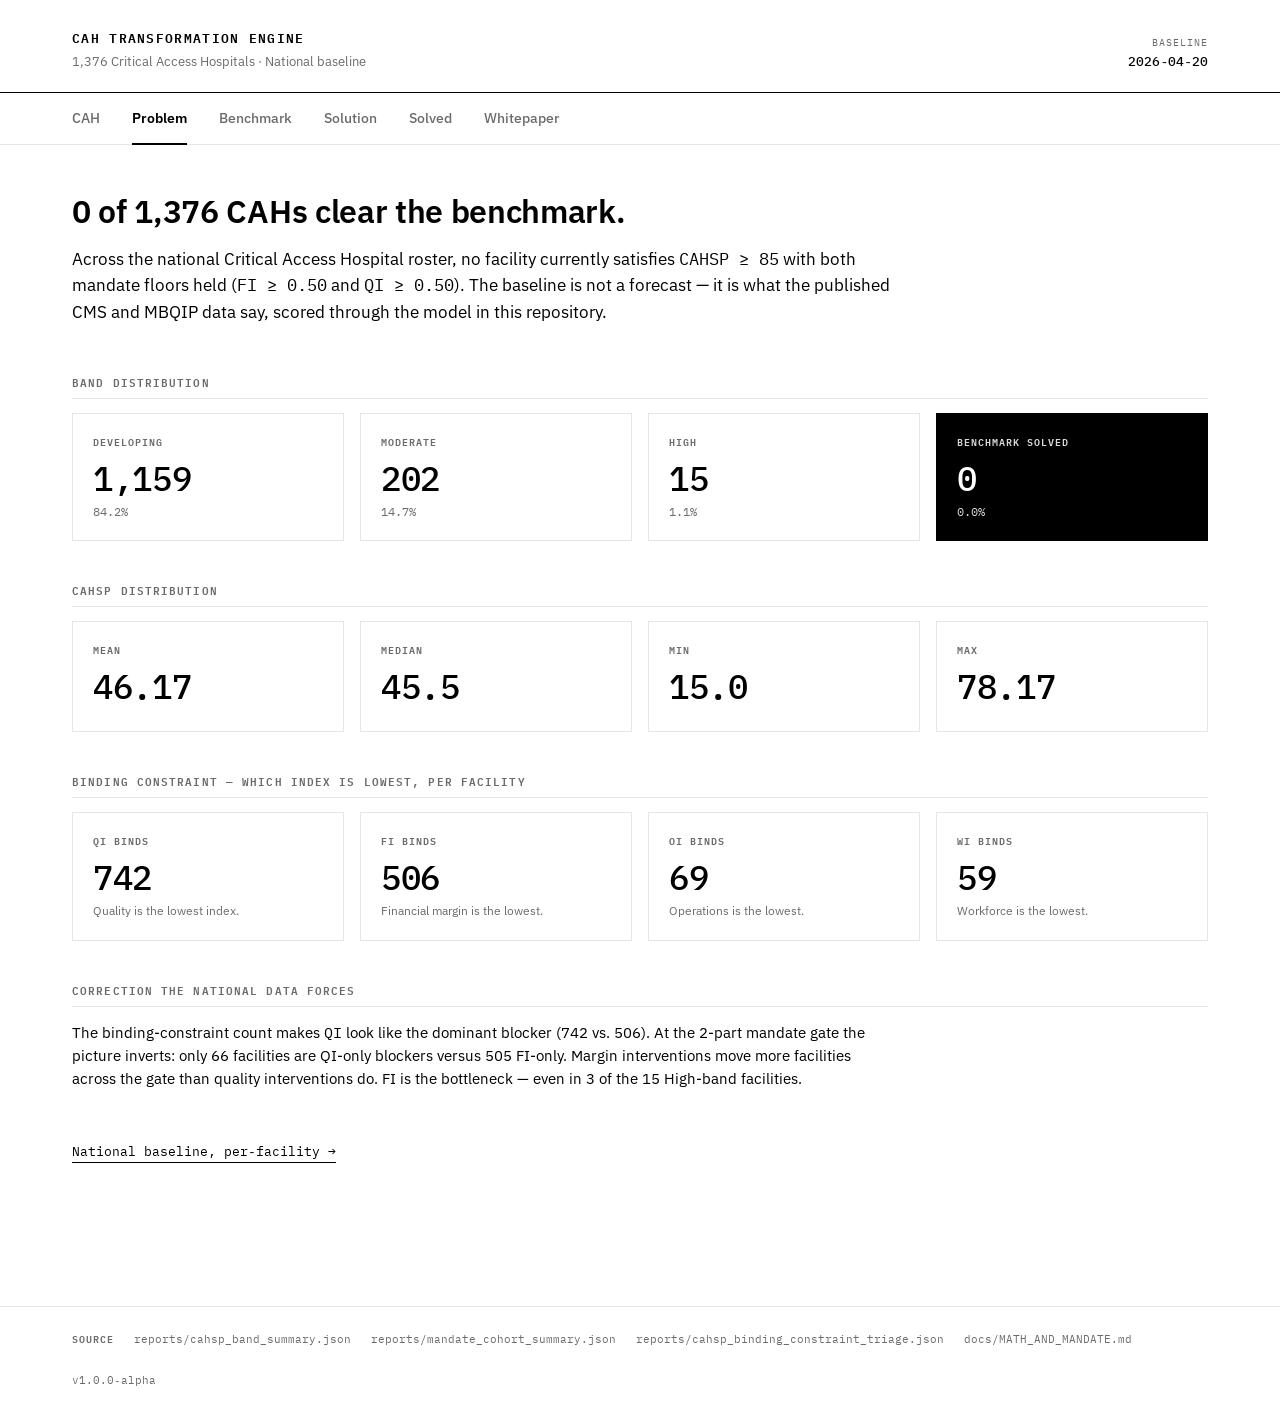
==== commit a8c5ac2e: "Rename Paper tab to Whitepaper" ====
--- a/dashboard/index.html
+++ b/dashboard/index.html
@@ -35,7 +35,7 @@
         <button class="tab" data-tab="benchmark">Benchmark</button>
         <button class="tab" data-tab="solution">Solution</button>
         <button class="tab" data-tab="solved">Solved</button>
-        <button class="tab" data-tab="paper">Paper</button>
+        <button class="tab" data-tab="whitepaper">Whitepaper</button>
     </div>
 </nav>
 
@@ -748,12 +748,13 @@
 <!-- ============================================================= -->
 <!-- TAB 5: WHITEPAPER                                              -->
 <!-- ============================================================= -->
-<section id="tab-paper" class="tab-panel" hidden>
-
-    <h1 class="panel-title">Reimagining Critical Access Hospitals (GRHD).</h1>
+<section id="tab-whitepaper" class="tab-panel" hidden>
+
+    <h1 class="panel-title">GRHD: Get Rural Health Done.</h1>
     <p class="lede">
-        The whitepaper underlying the CAH Transformation Engine &mdash; the General Rural
-        Health Doctrine (GRHD), the CAHSP benchmark, and the 2&#8209;part mandate that the
+        A benchmark&#8209;driven computational framework for achieving the Critical Access
+        Hospital dual mandate at system scale &mdash; the whitepaper underlying the CAH
+        Transformation Engine, the CAHSP benchmark, and the 2&#8209;part mandate that the
         national baseline is scored against.
     </p>
 
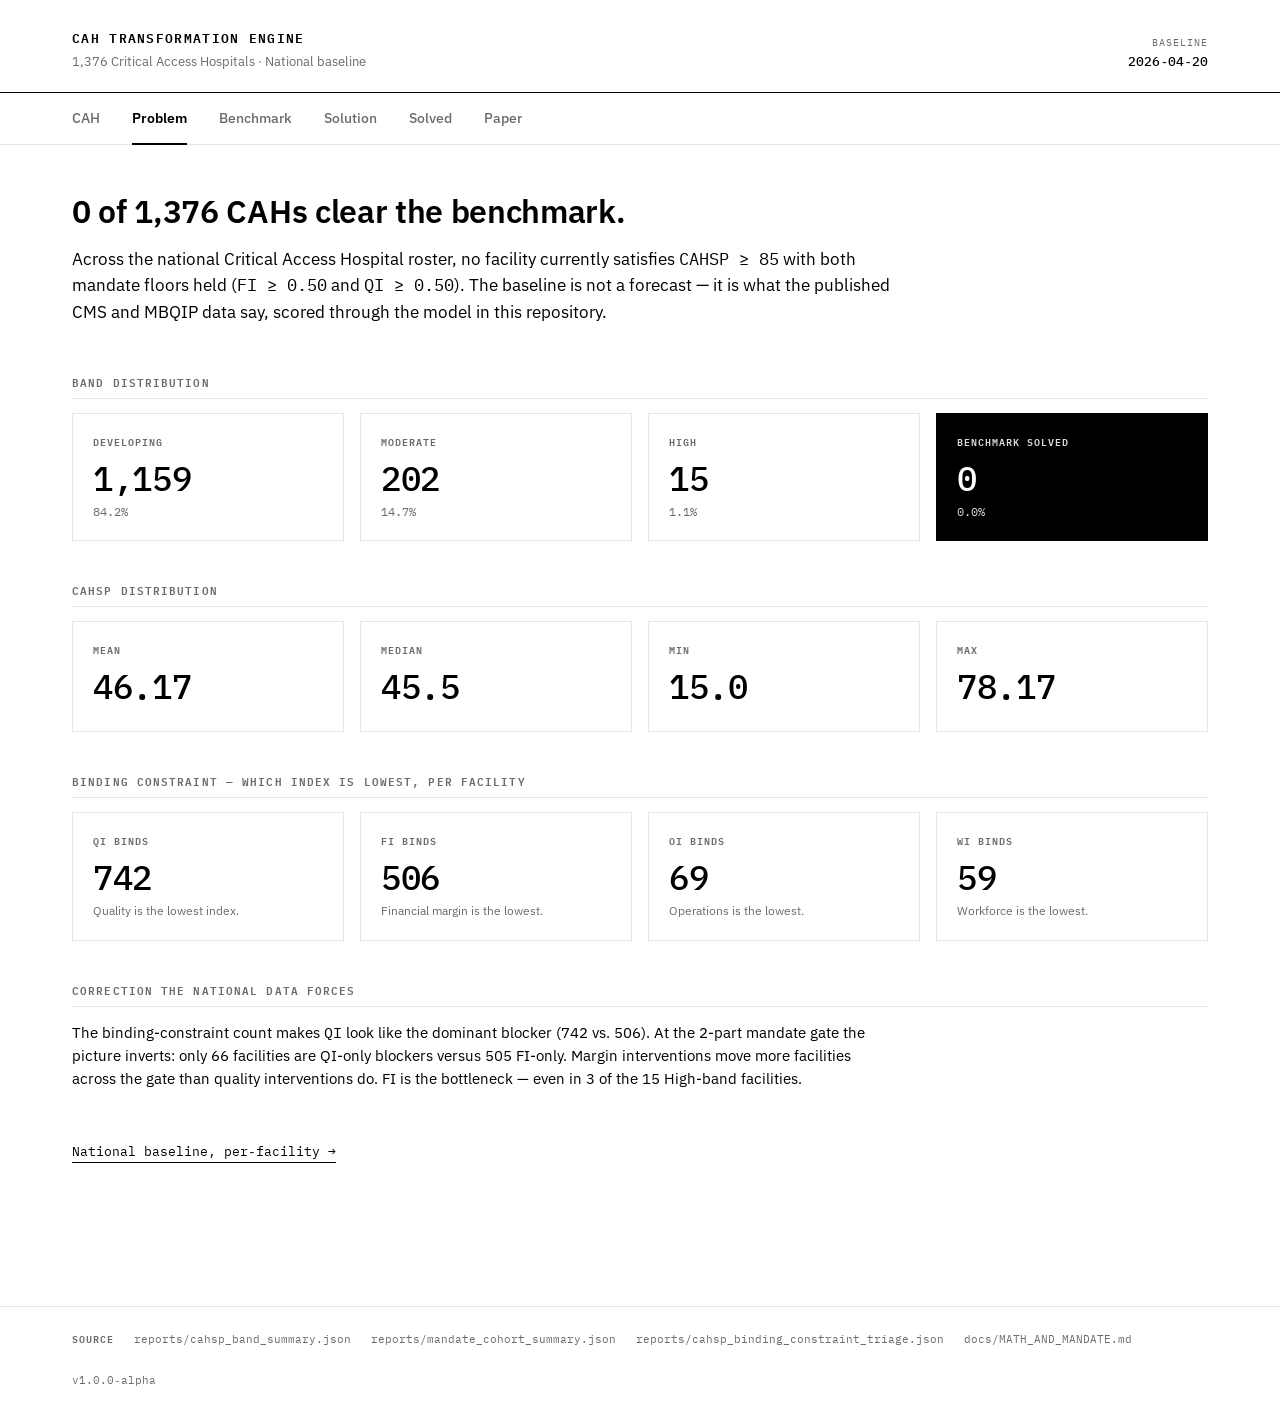
==== commit 4f77876f: "Add three SSRN whitepapers to Paper tab in chronological order Stacks four papers on the Paper tab —" ====
--- a/dashboard/index.html
+++ b/dashboard/index.html
@@ -35,7 +35,7 @@
         <button class="tab" data-tab="benchmark">Benchmark</button>
         <button class="tab" data-tab="solution">Solution</button>
         <button class="tab" data-tab="solved">Solved</button>
-        <button class="tab" data-tab="whitepaper">Whitepaper</button>
+        <button class="tab" data-tab="paper">Paper</button>
     </div>
 </nav>
 
@@ -748,14 +748,58 @@
 <!-- ============================================================= -->
 <!-- TAB 5: WHITEPAPER                                              -->
 <!-- ============================================================= -->
-<section id="tab-whitepaper" class="tab-panel" hidden>
-
-    <h1 class="panel-title">GRHD: Get Rural Health Done.</h1>
+<section id="tab-paper" class="tab-panel" hidden>
+
+    <h1 class="panel-title">Reimagining CAHs</h1>
     <p class="lede">
-        A benchmark&#8209;driven computational framework for achieving the Critical Access
-        Hospital dual mandate at system scale &mdash; the whitepaper underlying the CAH
-        Transformation Engine, the CAHSP benchmark, and the 2&#8209;part mandate that the
-        national baseline is scored against.
+        A first&#8209;principles deconstruction of Critical Access Hospitals and a reconstructed
+        Rural Health Hub (RHH) model that pairs AI and telemedicine with the $50B Rural Health
+        Transformation Program to restore sustainability.
+        <span class="mono">SSRN 5573278 &middot; Oct 7, 2025</span>
+    </p>
+
+    <p class="link-row">
+        <a class="deep-link" href="ssrn-5573278.pdf" target="_blank" rel="noopener">Open PDF in new tab &#8594;</a>
+        &nbsp;&middot;&nbsp;
+        <a class="deep-link" href="ssrn-5573278.pdf" download>Download PDF</a>
+    </p>
+
+    <object data="ssrn-5573278.pdf" type="application/pdf" class="pdf-embed" aria-label="Reimagining CAHs whitepaper PDF">
+        <p class="prose">
+            Your browser cannot display PDFs inline.
+            <a href="ssrn-5573278.pdf" target="_blank" rel="noopener">Open the PDF in a new tab</a>
+            or <a href="ssrn-5573278.pdf" download>download it</a>.
+        </p>
+    </object>
+
+    <h1 class="panel-title">ARIS-2025</h1>
+    <p class="lede">
+        A reference technical architecture for AI&#8209;native integration across Critical Access
+        Hospitals and rural water utilities &mdash; edge compute, FHIR/OPC&#8209;UA interoperability,
+        zero&#8209;trust security, and federated analytics under NIST 800&#8209;53 / FedRAMP.
+        <span class="mono">SSRN 5579071 &middot; Oct 8, 2025</span>
+    </p>
+
+    <p class="link-row">
+        <a class="deep-link" href="ssrn-5579071.pdf" target="_blank" rel="noopener">Open PDF in new tab &#8594;</a>
+        &nbsp;&middot;&nbsp;
+        <a class="deep-link" href="ssrn-5579071.pdf" download>Download PDF</a>
+    </p>
+
+    <object data="ssrn-5579071.pdf" type="application/pdf" class="pdf-embed" aria-label="ARIS-2025 whitepaper PDF">
+        <p class="prose">
+            Your browser cannot display PDFs inline.
+            <a href="ssrn-5579071.pdf" target="_blank" rel="noopener">Open the PDF in a new tab</a>
+            or <a href="ssrn-5579071.pdf" download>download it</a>.
+        </p>
+    </object>
+
+    <h1 class="panel-title">GRHD</h1>
+    <p class="lede">
+        Get Rural Health Done &mdash; the whitepaper underlying the CAH Transformation Engine:
+        the General Rural Health Doctrine, the CAHSP benchmark, and the 2&#8209;part mandate that
+        the national baseline is scored against.
+        <span class="mono">Mar 25, 2026</span>
     </p>
 
     <p class="link-row">
@@ -769,6 +813,29 @@
             Your browser cannot display PDFs inline.
             <a href="grhd-paper.pdf" target="_blank" rel="noopener">Open the PDF in a new tab</a>
             or <a href="grhd-paper.pdf" download>download it</a>.
+        </p>
+    </object>
+
+    <h1 class="panel-title">The 65 Percent Problem</h1>
+    <p class="lede">
+        Statutory constraints, measurement bounds, and the translation&#8209;layer imperative in
+        the Rural Health Transformation Program &mdash; why ~$32.5B of the $50B program
+        cannot be evaluated by counting facilities, and what HCRIS&#8209;to&#8209;facility
+        measurement infrastructure is required to close the gap.
+        <span class="mono">SSRN 6755144 &middot; May 12, 2026</span>
+    </p>
+
+    <p class="link-row">
+        <a class="deep-link" href="ssrn-6755144.pdf" target="_blank" rel="noopener">Open PDF in new tab &#8594;</a>
+        &nbsp;&middot;&nbsp;
+        <a class="deep-link" href="ssrn-6755144.pdf" download>Download PDF</a>
+    </p>
+
+    <object data="ssrn-6755144.pdf" type="application/pdf" class="pdf-embed" aria-label="The 65 Percent Problem whitepaper PDF">
+        <p class="prose">
+            Your browser cannot display PDFs inline.
+            <a href="ssrn-6755144.pdf" target="_blank" rel="noopener">Open the PDF in a new tab</a>
+            or <a href="ssrn-6755144.pdf" download>download it</a>.
         </p>
     </object>
 
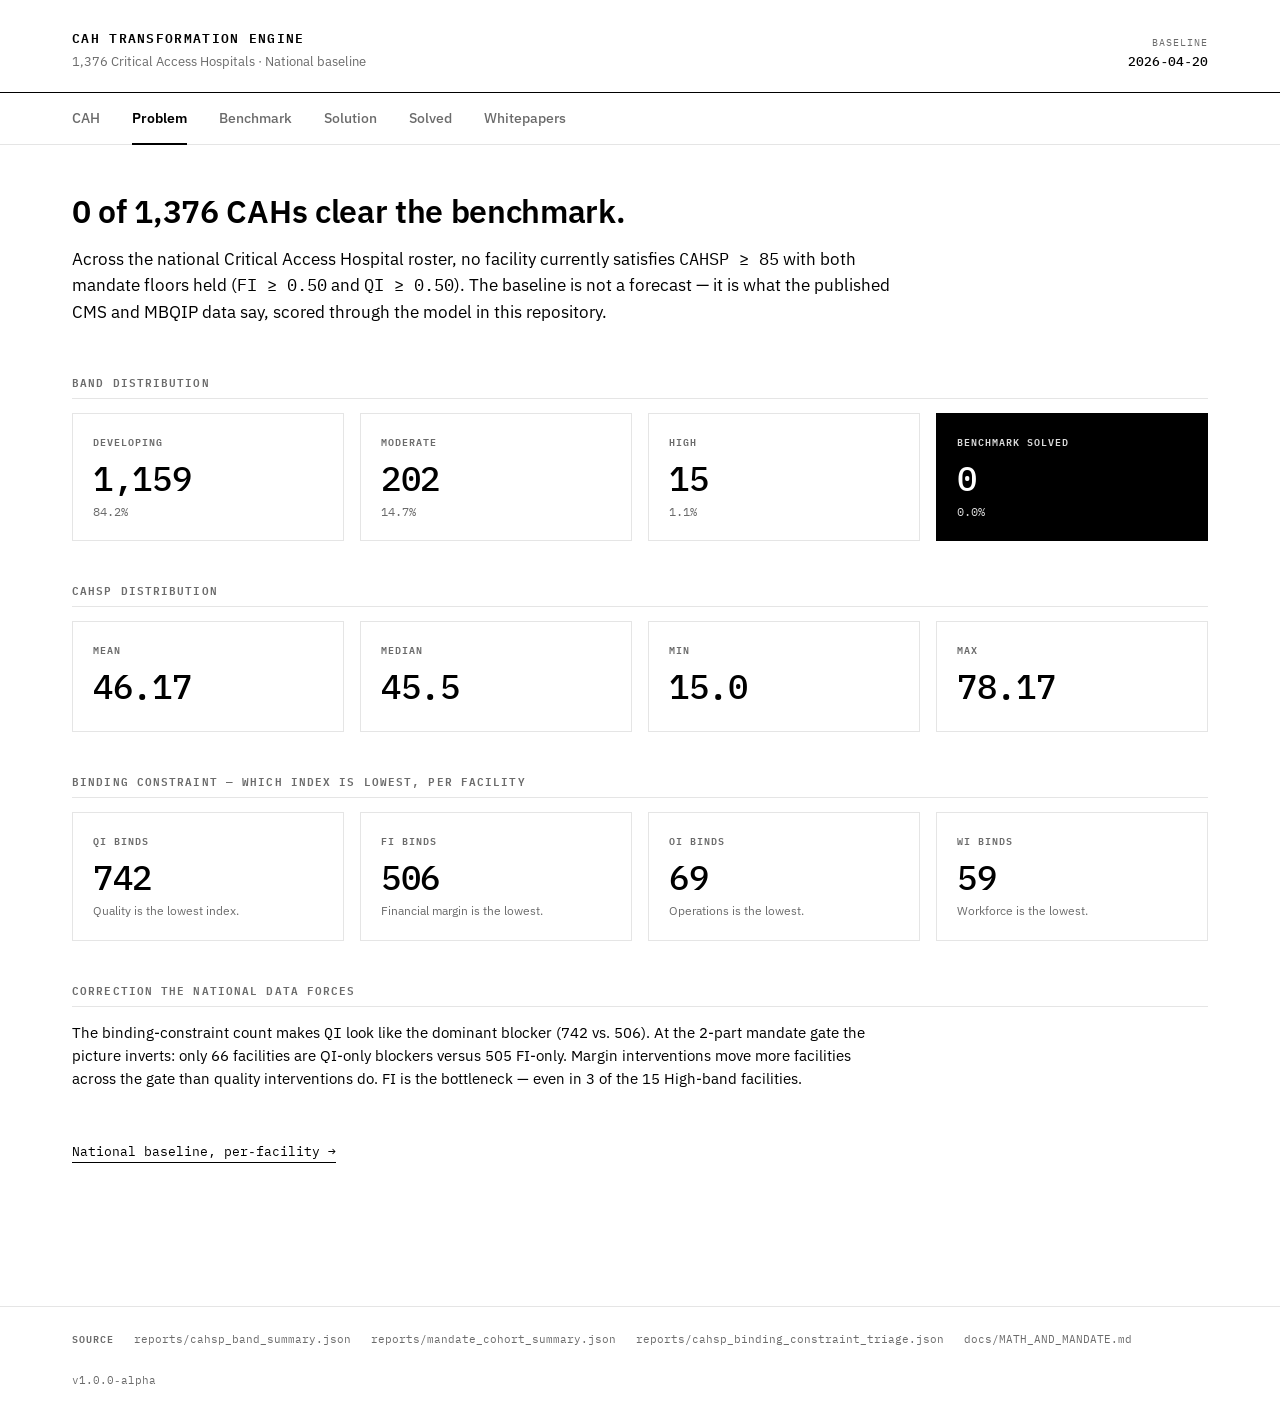
==== commit 97dd6a5c: "Rename Paper tab to Whitepapers" ====
--- a/dashboard/index.html
+++ b/dashboard/index.html
@@ -35,7 +35,7 @@
         <button class="tab" data-tab="benchmark">Benchmark</button>
         <button class="tab" data-tab="solution">Solution</button>
         <button class="tab" data-tab="solved">Solved</button>
-        <button class="tab" data-tab="paper">Paper</button>
+        <button class="tab" data-tab="paper">Whitepapers</button>
     </div>
 </nav>
 
